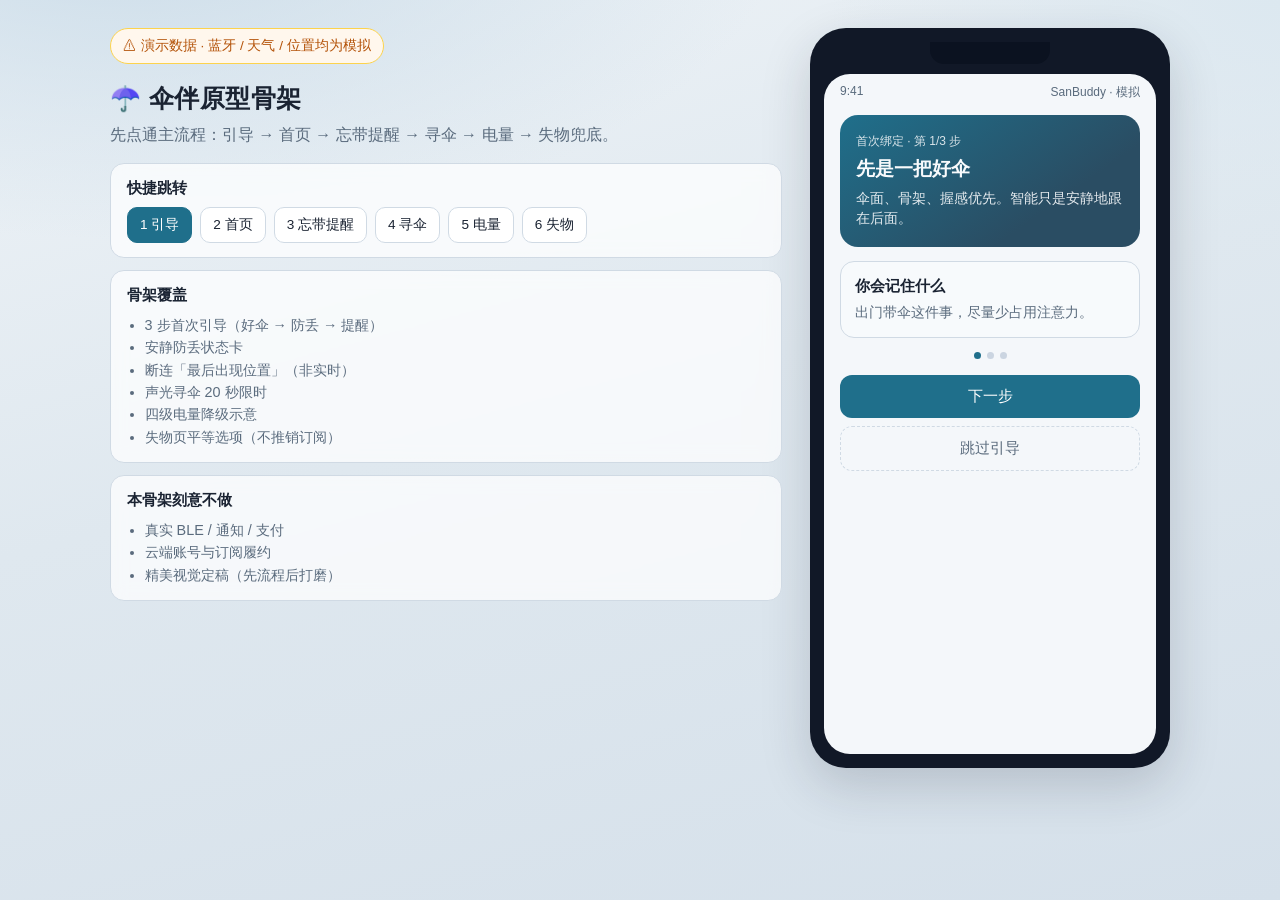
==== prototype/index.html @ 69ec51a1 "feat: 添加 V4 可交互原型骨架" ====
<!DOCTYPE html>
<html lang="zh-CN">
<head>
  <meta charset="UTF-8" />
  <meta name="viewport" content="width=device-width, initial-scale=1" />
  <title>伞伴 SanBuddy · 原型骨架</title>
  <style>
    :root {
      --bg: #e8eef3;
      --ink: #1a2332;
      --muted: #5a6b7d;
      --card: #f7fafc;
      --line: #d0dae4;
      --accent: #1f6f8b;
      --accent-soft: #d7eef5;
      --warn: #b45309;
      --danger: #9f1239;
      --ok: #0f766e;
      --phone: #111827;
      --screen: #f4f7fa;
      --shadow: 0 18px 50px rgba(26, 35, 50, 0.18);
      --radius: 18px;
      --font: "Segoe UI", "PingFang SC", "Microsoft YaHei", sans-serif;
    }

    * { box-sizing: border-box; }
    body {
      margin: 0;
      min-height: 100vh;
      font-family: var(--font);
      color: var(--ink);
      background:
        radial-gradient(1200px 600px at 10% -10%, #c9dbe8 0%, transparent 55%),
        radial-gradient(900px 500px at 100% 0%, #dce8f0 0%, transparent 50%),
        linear-gradient(165deg, #eef3f7, #dfe8ef 45%, #d5e0ea);
    }

    .page {
      max-width: 1100px;
      margin: 0 auto;
      padding: 28px 20px 48px;
      display: grid;
      gap: 28px;
      grid-template-columns: minmax(260px, 1fr) auto;
      align-items: start;
    }

    @media (max-width: 900px) {
      .page { grid-template-columns: 1fr; justify-items: center; }
    }

    .side h1 {
      margin: 0 0 8px;
      font-size: 1.55rem;
      letter-spacing: 0.02em;
    }
    .side .tagline {
      margin: 0 0 16px;
      color: var(--muted);
      line-height: 1.5;
    }
    .sim-banner {
      display: inline-flex;
      align-items: center;
      gap: 8px;
      padding: 8px 12px;
      border-radius: 999px;
      background: #fff7ed;
      color: var(--warn);
      border: 1px solid #fcd34d;
      font-size: 0.85rem;
      margin-bottom: 18px;
    }
    .side section {
      background: rgba(255,255,255,0.72);
      border: 1px solid var(--line);
      border-radius: 14px;
      padding: 14px 16px;
      margin-bottom: 12px;
      backdrop-filter: blur(8px);
    }
    .side h2 {
      margin: 0 0 8px;
      font-size: 0.95rem;
    }
    .side ul {
      margin: 0;
      padding-left: 1.1rem;
      color: var(--muted);
      font-size: 0.9rem;
      line-height: 1.55;
    }
    .flow-btns {
      display: flex;
      flex-wrap: wrap;
      gap: 8px;
    }
    .flow-btns button {
      border: 1px solid var(--line);
      background: #fff;
      color: var(--ink);
      border-radius: 10px;
      padding: 8px 12px;
      cursor: pointer;
      font: inherit;
      font-size: 0.85rem;
    }
    .flow-btns button:hover { border-color: var(--accent); color: var(--accent); }
    .flow-btns button.active {
      background: var(--accent);
      border-color: var(--accent);
      color: #fff;
    }

    .phone-shell {
      width: 360px;
      background: var(--phone);
      border-radius: 36px;
      padding: 14px;
      box-shadow: var(--shadow);
    }
    .phone-notch {
      width: 120px;
      height: 22px;
      margin: 0 auto 10px;
      background: #0b1220;
      border-radius: 0 0 14px 14px;
    }
    .screen {
      height: 680px;
      background: var(--screen);
      border-radius: 26px;
      overflow: hidden;
      display: flex;
      flex-direction: column;
      position: relative;
    }
    .status-bar {
      display: flex;
      justify-content: space-between;
      padding: 10px 16px 6px;
      font-size: 0.75rem;
      color: var(--muted);
    }
    .views { flex: 1; position: relative; overflow: hidden; }
    .view {
      display: none;
      height: 100%;
      padding: 8px 16px 18px;
      overflow: auto;
      animation: fade .25s ease;
    }
    .view.active { display: block; }
    @keyframes fade {
      from { opacity: 0; transform: translateY(6px); }
      to { opacity: 1; transform: none; }
    }

    .hero {
      background: linear-gradient(145deg, #1f6f8b, #2a4d63 70%);
      color: #f8fafc;
      border-radius: var(--radius);
      padding: 18px 16px;
      margin-bottom: 14px;
    }
    .hero .eyebrow {
      font-size: 0.75rem;
      opacity: 0.85;
      margin-bottom: 6px;
    }
    .hero h3 { margin: 0 0 6px; font-size: 1.2rem; }
    .hero p { margin: 0; font-size: 0.88rem; opacity: 0.9; line-height: 1.45; }

    .card {
      background: var(--card);
      border: 1px solid var(--line);
      border-radius: 14px;
      padding: 14px;
      margin-bottom: 12px;
    }
    .card h4 { margin: 0 0 6px; font-size: 0.95rem; }
    .card p, .card li {
      margin: 0;
      color: var(--muted);
      font-size: 0.86rem;
      line-height: 1.5;
    }
    .row {
      display: flex;
      justify-content: space-between;
      align-items: center;
      gap: 10px;
    }
    .pill {
      display: inline-flex;
      align-items: center;
      gap: 6px;
      padding: 4px 10px;
      border-radius: 999px;
      font-size: 0.75rem;
      background: var(--accent-soft);
      color: var(--accent);
    }
    .pill.warn { background: #ffedd5; color: var(--warn); }
    .pill.danger { background: #ffe4e6; color: var(--danger); }
    .pill.ok { background: #ccfbf1; color: var(--ok); }

    .btn {
      display: inline-flex;
      justify-content: center;
      align-items: center;
      width: 100%;
      border: none;
      border-radius: 12px;
      padding: 12px 14px;
      font: inherit;
      font-size: 0.92rem;
      cursor: pointer;
      background: var(--accent);
      color: #fff;
      margin-top: 8px;
    }
    .btn.secondary {
      background: #fff;
      color: var(--ink);
      border: 1px solid var(--line);
    }
    .btn.ghost {
      background: transparent;
      color: var(--muted);
      border: 1px dashed var(--line);
    }
    .btn:disabled { opacity: 0.45; cursor: not-allowed; }
    .stack { display: grid; gap: 8px; margin-top: 10px; }
    .option {
      text-align: left;
      width: 100%;
      border: 1px solid var(--line);
      background: #fff;
      border-radius: 12px;
      padding: 12px;
      cursor: pointer;
      font: inherit;
    }
    .option:hover { border-color: var(--accent); }
    .option strong { display: block; margin-bottom: 2px; font-size: 0.9rem; }
    .option span { color: var(--muted); font-size: 0.8rem; }

    .dots {
      display: flex;
      gap: 6px;
      justify-content: center;
      margin: 14px 0 8px;
    }
    .dots i {
      width: 7px; height: 7px; border-radius: 50%;
      background: #cbd5e1; display: block;
    }
    .dots i.on { background: var(--accent); }

    .toast {
      position: absolute;
      left: 16px; right: 16px; bottom: 18px;
      background: #1a2332;
      color: #fff;
      border-radius: 12px;
      padding: 12px 14px;
      font-size: 0.85rem;
      display: none;
      z-index: 5;
      box-shadow: 0 10px 24px rgba(0,0,0,.2);
    }
    .toast.show { display: block; animation: fade .2s ease; }

    .find-pulse {
      width: 120px; height: 120px; margin: 18px auto;
      border-radius: 50%;
      background: radial-gradient(circle at 40% 35%, #7dd3fc, #1f6f8b 70%);
      display: grid; place-items: center;
      color: #fff; font-size: 2rem;
      box-shadow: 0 0 0 0 rgba(31,111,139,.45);
      animation: pulse 1.4s infinite;
    }
    @keyframes pulse {
      0% { box-shadow: 0 0 0 0 rgba(31,111,139,.4); }
      70% { box-shadow: 0 0 0 22px rgba(31,111,139,0); }
      100% { box-shadow: 0 0 0 0 rgba(31,111,139,0); }
    }

    .meter {
      height: 10px; border-radius: 999px; background: #e2e8f0; overflow: hidden;
      margin-top: 8px;
    }
    .meter > span {
      display: block; height: 100%; background: var(--ok); width: 72%;
      transition: width .3s ease, background .3s ease;
    }
    .tiny { font-size: 0.78rem; color: var(--muted); margin-top: 6px; }
    .map-fake {
      height: 120px; border-radius: 12px;
      background:
        linear-gradient(135deg, rgba(31,111,139,.12), transparent),
        repeating-linear-gradient(90deg, #e2e8f0 0 12px, #edf2f7 12px 24px);
      border: 1px dashed #94a3b8;
      display: grid; place-items: center;
      color: var(--muted); font-size: 0.82rem;
      margin-top: 8px;
    }
  </style>
</head>
<body>
  <div class="page">
    <aside class="side">
      <div class="sim-banner">⚠ 演示数据 · 蓝牙 / 天气 / 位置均为模拟</div>
      <h1>☂️ 伞伴原型骨架</h1>
      <p class="tagline">先点通主流程：引导 → 首页 → 忘带提醒 → 寻伞 → 电量 → 失物兜底。</p>

      <section>
        <h2>快捷跳转</h2>
        <div class="flow-btns" id="navBtns">
          <button data-view="onboard" class="active">1 引导</button>
          <button data-view="home">2 首页</button>
          <button data-view="remind">3 忘带提醒</button>
          <button data-view="find">4 寻伞</button>
          <button data-view="battery">5 电量</button>
          <button data-view="lost">6 失物</button>
        </div>
      </section>

      <section>
        <h2>骨架覆盖</h2>
        <ul>
          <li>3 步首次引导（好伞 → 防丢 → 提醒）</li>
          <li>安静防丢状态卡</li>
          <li>断连「最后出现位置」（非实时）</li>
          <li>声光寻伞 20 秒限时</li>
          <li>四级电量降级示意</li>
          <li>失物页平等选项（不推销订阅）</li>
        </ul>
      </section>

      <section>
        <h2>本骨架刻意不做</h2>
        <ul>
          <li>真实 BLE / 通知 / 支付</li>
          <li>云端账号与订阅履约</li>
          <li>精美视觉定稿（先流程后打磨）</li>
        </ul>
      </section>
    </aside>

    <div class="phone-shell" aria-label="手机原型画框">
      <div class="phone-notch"></div>
      <div class="screen">
        <div class="status-bar">
          <span>9:41</span>
          <span>SanBuddy · 模拟</span>
        </div>
        <div class="views">

          <!-- 1 引导 -->
          <div class="view active" id="view-onboard">
            <div class="hero">
              <div class="eyebrow">首次绑定 · 第 <span id="obStepNum">1</span>/3 步</div>
              <h3 id="obTitle">先是一把好伞</h3>
              <p id="obDesc">伞面、骨架、握感优先。智能只是安静地跟在后面。</p>
            </div>
            <div class="card">
              <h4>你会记住什么</h4>
              <p id="obPoint">出门带伞这件事，尽量少占用注意力。</p>
            </div>
            <div class="dots" id="obDots"><i class="on"></i><i></i><i></i></div>
            <button class="btn" id="obNext">下一步</button>
            <button class="btn ghost" data-go="home">跳过引导</button>
          </div>

          <!-- 2 首页 -->
          <div class="view" id="view-home">
            <div class="hero">
              <div class="eyebrow">伞伴 · 手动款（模拟）</div>
              <h3>伞已连接 · 防丢就绪</h3>
              <p>常驻点内分离不打扰；离开且未带伞时再提醒。</p>
            </div>
            <div class="card row">
              <div>
                <h4>连接状态</h4>
                <p>BLE 已连接（模拟）</p>
              </div>
              <span class="pill ok" id="connPill">● 在线</span>
            </div>
            <div class="card">
              <div class="row">
                <h4>今日天气提醒</h4>
                <span class="pill">模拟降雨 70%</span>
              </div>
              <p style="margin-top:8px">建议出门带伞。确认后今日不再重复提醒。</p>
              <button class="btn secondary" id="ackWeather">一键确认已带伞</button>
            </div>
            <div class="stack">
              <button class="btn secondary" data-go="find">声光寻伞</button>
              <button class="btn secondary" data-go="remind">模拟：离开未带伞</button>
              <button class="btn secondary" data-go="battery">查看电量策略</button>
              <button class="btn ghost" data-go="lost">伞找不到了？</button>
            </div>
          </div>

          <!-- 3 忘带提醒 -->
          <div class="view" id="view-remind">
            <div class="hero">
              <div class="eyebrow">安静防丢 · 模拟推送</div>
              <h3>你好像忘带伞了</h3>
              <p>已离开「家」，且伞未随行。同类提醒今日还剩 1 次。</p>
            </div>
            <div class="card">
              <h4>规则摘要</h4>
              <ul style="padding-left:1.1rem;margin:0;color:var(--muted);font-size:.86rem;line-height:1.55">
                <li>同类提醒每日 ≤ 2 次</li>
                <li>标记「不准」→ 暂停 24h</li>
                <li>22:00–07:30 免打扰</li>
              </ul>
            </div>
            <div class="stack">
              <button class="btn" data-go="home">回去拿伞</button>
              <button class="btn secondary" id="markWrong">标记不准</button>
              <button class="btn ghost" data-go="home">忽略</button>
            </div>
          </div>

          <!-- 4 寻伞 -->
          <div class="view" id="view-find">
            <div class="hero">
              <div class="eyebrow">近场寻物</div>
              <h3>声光寻伞</h3>
              <p>蜂鸣器 + LED 快闪，约 20 秒自动停止（模拟倒计时）。</p>
            </div>
            <div class="find-pulse" id="findPulse">☂️</div>
            <div class="card" style="text-align:center">
              <h4 id="findStatus">未启动</h4>
              <p id="findTimer">点击下方开始演示</p>
            </div>
            <button class="btn" id="startFind">开始寻伞</button>
            <button class="btn secondary" id="stopFind" disabled>停止</button>
            <button class="btn ghost" data-go="home">返回首页</button>
          </div>

          <!-- 5 电量 -->
          <div class="view" id="view-battery">
            <div class="hero">
              <div class="eyebrow">四级电量 · 演示</div>
              <h3>电量与降级策略</h3>
              <p>切换档位查看用户感知（非真实电量）。</p>
            </div>
            <div class="card">
              <div class="row">
                <h4>当前模拟电量</h4>
                <span class="pill" id="batPill">>30%</span>
              </div>
              <div class="meter"><span id="batBar"></span></div>
              <p class="tiny" id="batNote">静默运行，无打扰</p>
            </div>
            <div class="flow-btns" id="batLevels" style="margin-bottom:10px">
              <button data-level="high" class="active">>30%</button>
              <button data-level="mid">15–30%</button>
              <button data-level="low">5–15%</button>
              <button data-level="crit">&lt;5%</button>
            </div>
            <div class="card">
              <h4>断电仍可用</h4>
              <p>电池耗尽后 BLE / 蜂鸣 / LED 不可用；NFC 与二维码归还仍有效。</p>
            </div>
            <button class="btn ghost" data-go="home">返回首页</button>
          </div>

          <!-- 6 失物 -->
          <div class="view" id="view-lost">
            <div class="hero">
              <div class="eyebrow">失物模式</div>
              <h3>伞可能落在别处</h3>
              <p>以下选项平等展示，无推荐高亮。</p>
            </div>
            <div class="card">
              <h4>最后出现位置</h4>
              <p>断连时的手机位置快照 · <strong>非实时追踪</strong></p>
              <div class="map-fake">模拟地图钉 · 图书馆附近</div>
              <p class="tiny">快照时间：今天 14:22（模拟）</p>
            </div>
            <div class="stack" id="lostOptions">
              <button class="option" data-opt="share">
                <strong>借用共享伞</strong>
                <span>就近应急（跳转示意）</span>
              </button>
              <button class="option" data-opt="buy">
                <strong>购买同款</strong>
                <span>先把今天过完</span>
              </button>
              <button class="option" data-opt="sub">
                <strong>了解兜底服务</strong>
                <span>可选 · 不含在售价中 · 未订阅不影响基础功能</span>
              </button>
              <button class="option" data-opt="later">
                <strong>暂时不处理</strong>
                <span>稍后再说</span>
              </button>
            </div>
            <button class="btn ghost" data-go="home" style="margin-top:12px">返回首页</button>
          </div>

          <div class="toast" id="toast"></div>
        </div>
      </div>
    </div>
  </div>

  <script>
    const $ = (s, el = document) => el.querySelector(s);
    const $$ = (s, el = document) => [...el.querySelectorAll(s)];

    function showToast(msg, ms = 2200) {
      const t = $("#toast");
      t.textContent = msg;
      t.classList.add("show");
      clearTimeout(showToast._timer);
      showToast._timer = setTimeout(() => t.classList.remove("show"), ms);
    }

    function go(view) {
      $$(".view").forEach(v => v.classList.remove("active"));
      const target = $("#view-" + view);
      if (!target) return;
      target.classList.add("active");
      $$("#navBtns button").forEach(b => {
        b.classList.toggle("active", b.dataset.view === view);
      });
    }

    $$("#navBtns button").forEach(b => {
      b.addEventListener("click", () => go(b.dataset.view));
    });
    $$("[data-go]").forEach(b => {
      b.addEventListener("click", () => go(b.dataset.go));
    });

    /* 引导 */
    const onboardSteps = [
      {
        title: "先是一把好伞",
        desc: "伞面、骨架、握感优先。智能只是安静地跟在后面。",
        point: "出门带伞这件事，尽量少占用注意力。"
      },
      {
        title: "防丢是后台能力",
        desc: "离开常驻点且伞未随行时提醒；常驻点内不打扰。",
        point: "界面只显示「伞已连接 · 防丢就绪」。"
      },
      {
        title: "提醒有上限",
        desc: "每日同类 ≤2 次；可标记不准；夜间免打扰。",
        point: "服务只在需要时出现，不制造焦虑。"
      }
    ];
    let obIndex = 0;
    function renderOnboard() {
      const s = onboardSteps[obIndex];
      $("#obStepNum").textContent = String(obIndex + 1);
      $("#obTitle").textContent = s.title;
      $("#obDesc").textContent = s.desc;
      $("#obPoint").textContent = s.point;
      $$("#obDots i").forEach((d, i) => d.classList.toggle("on", i === obIndex));
      $("#obNext").textContent = obIndex === 2 ? "进入首页" : "下一步";
    }
    $("#obNext").addEventListener("click", () => {
      if (obIndex < 2) {
        obIndex += 1;
        renderOnboard();
      } else {
        go("home");
        showToast("引导完成（模拟绑定成功）");
      }
    });
    renderOnboard();

    /* 天气确认 */
    $("#ackWeather").addEventListener("click", () => {
      showToast("已确认带伞 · 今日不再提醒（模拟）");
      $("#ackWeather").disabled = true;
      $("#ackWeather").textContent = "今日已确认";
    });

    /* 标记不准 */
    $("#markWrong").addEventListener("click", () => {
      showToast("已标记不准 · 同类提醒暂停 24h（模拟）");
      setTimeout(() => go("home"), 600);
    });

    /* 寻伞 */
    let findLeft = 0;
    let findTimer = null;
    function setFindRunning(running) {
      $("#startFind").disabled = running;
      $("#stopFind").disabled = !running;
      $("#findPulse").style.animationPlayState = running ? "running" : "paused";
    }
    function stopFind(msg) {
      clearInterval(findTimer);
      findTimer = null;
      setFindRunning(false);
      $("#findStatus").textContent = msg || "已停止";
      $("#findTimer").textContent = "可再次开始演示";
    }
    $("#startFind").addEventListener("click", () => {
      findLeft = 20;
      setFindRunning(true);
      $("#findStatus").textContent = "寻伞中 · 声光模拟";
      $("#findTimer").textContent = "剩余 " + findLeft + " 秒";
      clearInterval(findTimer);
      findTimer = setInterval(() => {
        findLeft -= 1;
        if (findLeft <= 0) {
          stopFind("已自动停止");
          showToast("寻伞结束（20 秒上限）");
        } else {
          $("#findTimer").textContent = "剩余 " + findLeft + " 秒";
        }
      }, 1000);
    });
    $("#stopFind").addEventListener("click", () => {
      stopFind("已手动停止");
      showToast("已停止寻伞");
    });
    setFindRunning(false);
    $("#findPulse").style.animationPlayState = "paused";

    /* 电量 */
    const batMap = {
      high: { w: "72%", pill: ">30%", note: "静默运行，无打扰", cls: "ok", color: "#0f766e" },
      mid:  { w: "22%", pill: "15–30%", note: "提示卡片 + 有限次数消息", cls: "warn", color: "#b45309" },
      low:  { w: "10%", pill: "5–15%", note: "降低蓝牙频率，暂停非关键 LED", cls: "warn", color: "#c2410c" },
      crit: { w: "3%",  pill: "<5%", note: "仅保留位置记录 + NFC；关闭蜂鸣", cls: "danger", color: "#9f1239" }
    };
    function setBattery(level) {
      const m = batMap[level];
      const bar = $("#batBar");
      bar.style.width = m.w;
      bar.style.background = m.color;
      const pill = $("#batPill");
      pill.textContent = m.pill;
      pill.className = "pill " + m.cls;
      $("#batNote").textContent = m.note;
      $$("#batLevels button").forEach(b => {
        b.classList.toggle("active", b.dataset.level === level);
      });
    }
    $$("#batLevels button").forEach(b => {
      b.addEventListener("click", () => setBattery(b.dataset.level));
    });
    setBattery("high");

    /* 失物选项 */
    $("#lostOptions").addEventListener("click", (e) => {
      const btn = e.target.closest("[data-opt]");
      if (!btn) return;
      const map = {
        share: "已选择：借用共享伞（仅示意，无跳转）",
        buy: "已选择：购买同款（仅示意）",
        sub: "兜底服务为可选项 · 再点一层才看详情（本页只骨架）",
        later: "暂时不处理 · 已返回等待"
      };
      showToast(map[btn.dataset.opt] || "已选择");
      if (btn.dataset.opt === "later") setTimeout(() => go("home"), 500);
    });
  </script>
</body>
</html>
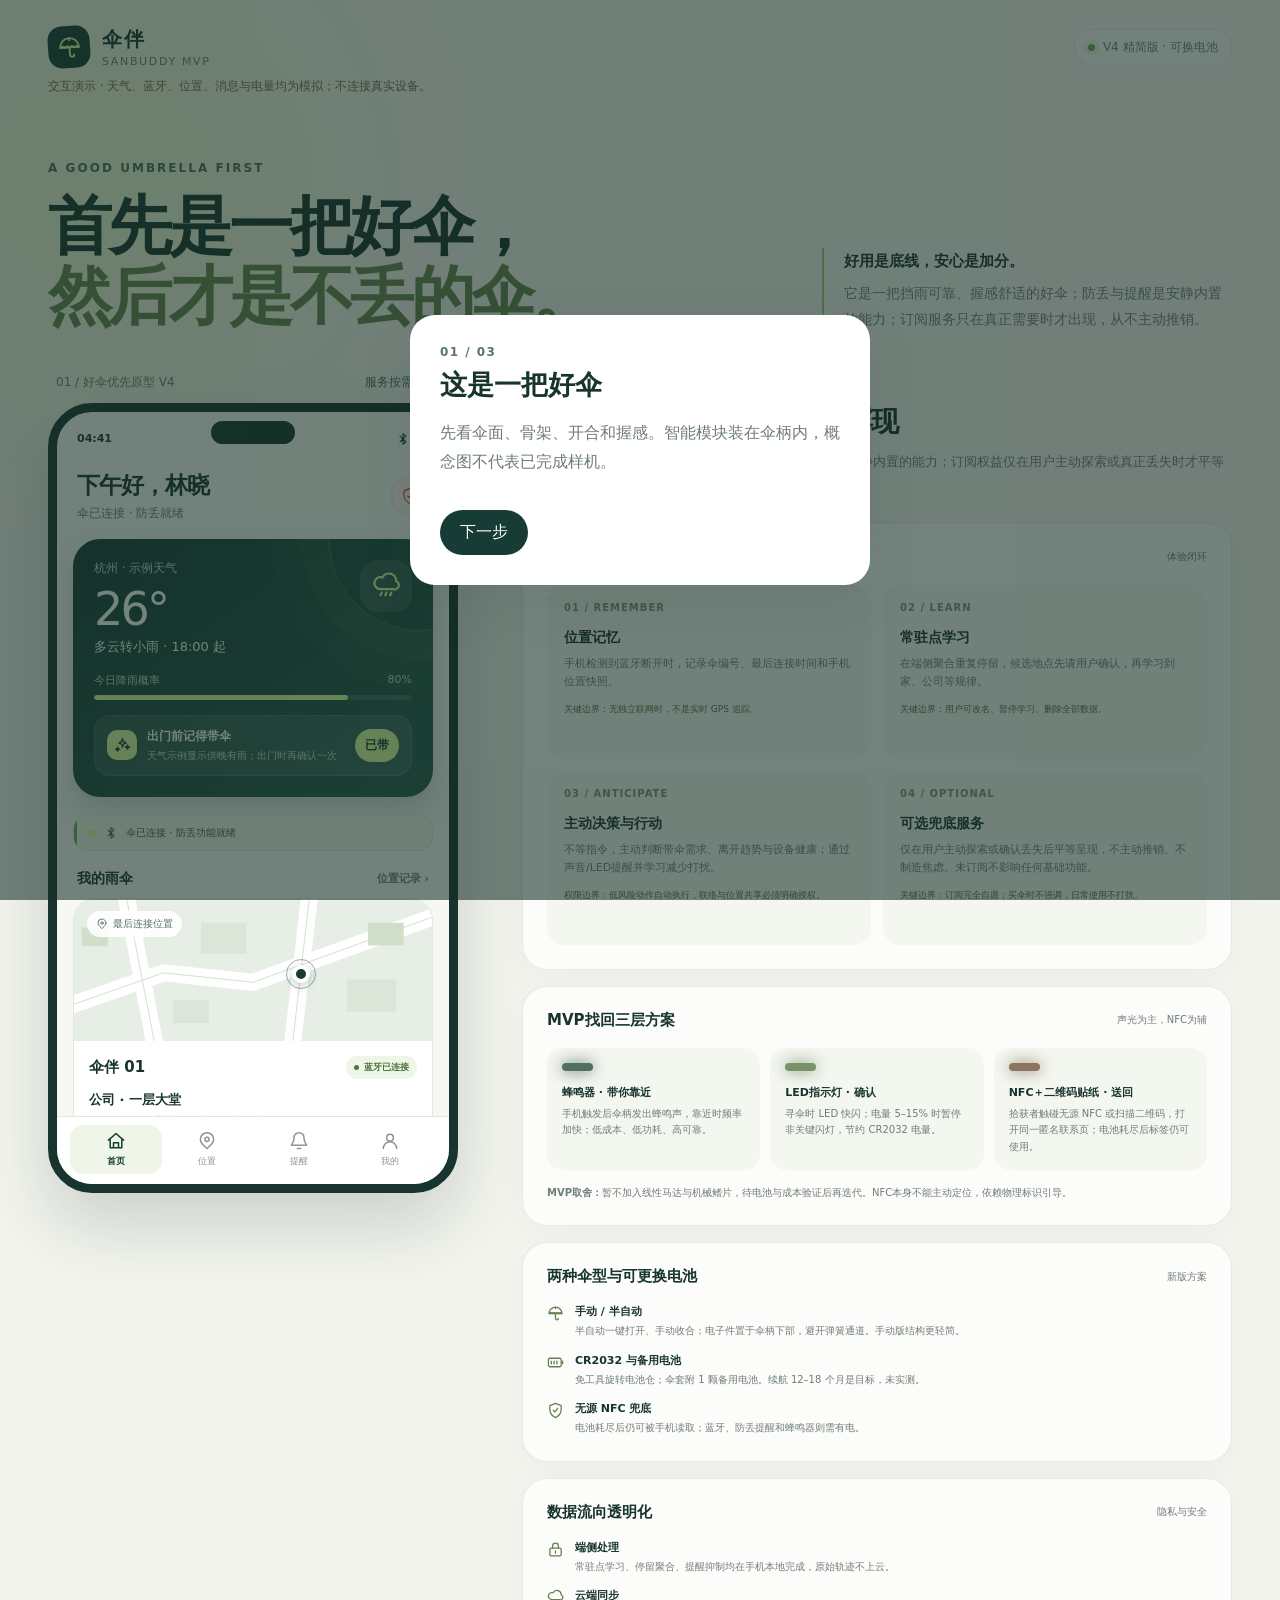
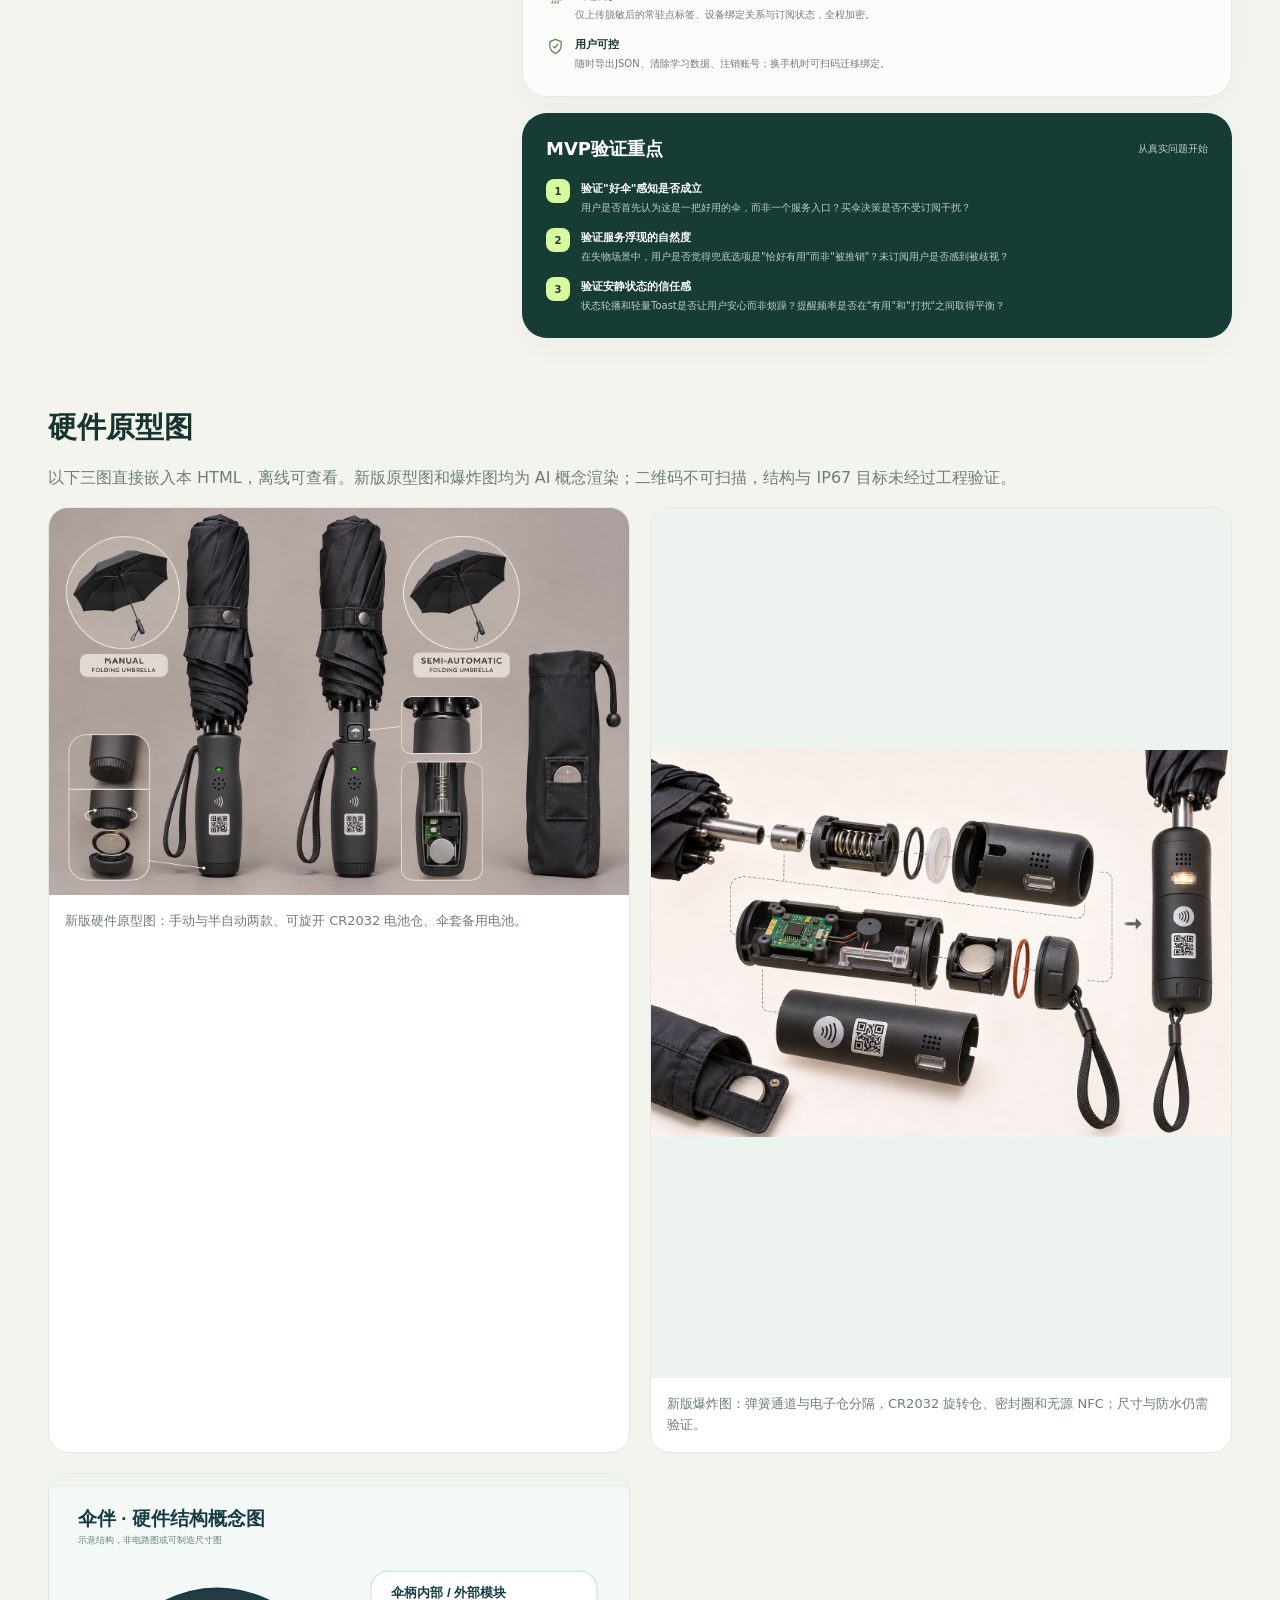
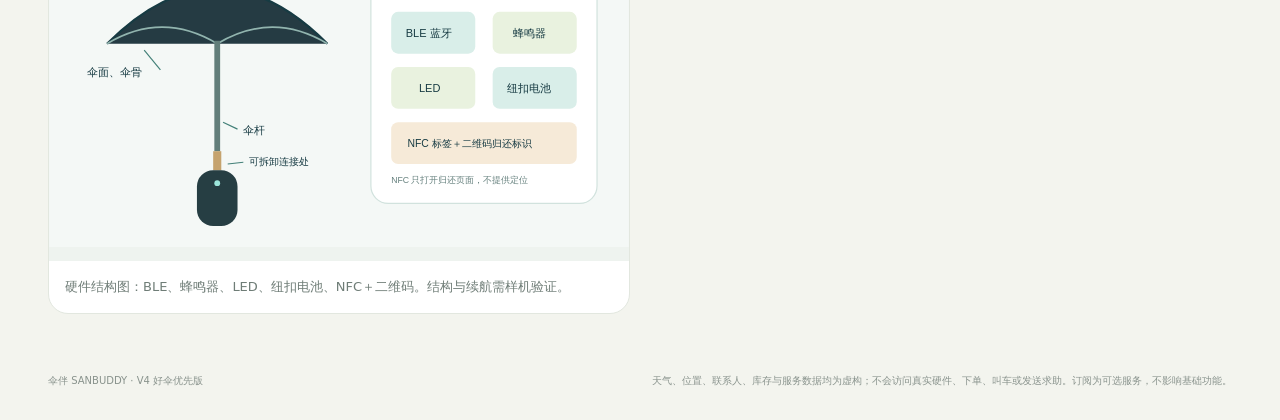
==== commit b937609f: "docs: 提交执行手册并加入 PWA 与 Pages 配置" ====
--- a/prototype/index.html
+++ b/prototype/index.html
@@ -1,673 +1,44 @@
 <!DOCTYPE html>
 <html lang="zh-CN">
 <head>
-  <meta charset="UTF-8" />
-  <meta name="viewport" content="width=device-width, initial-scale=1" />
-  <title>伞伴 SanBuddy · 原型骨架</title>
+  <meta charset="UTF-8">
+  <meta name="viewport" content="width=device-width, initial-scale=1.0">
+  <meta name="theme-color" content="#173c35">
+  <meta name="apple-mobile-web-app-capable" content="yes">
+  <meta name="apple-mobile-web-app-status-bar-style" content="default">
+  <meta name="apple-mobile-web-app-title" content="伞伴">
+  <link rel="manifest" href="./manifest.json">
+  <link rel="apple-touch-icon" href="./icons/icon-192.png">
+  <title>伞伴 SanBuddy · H5</title>
   <style>
-    :root {
-      --bg: #e8eef3;
-      --ink: #1a2332;
-      --muted: #5a6b7d;
-      --card: #f7fafc;
-      --line: #d0dae4;
-      --accent: #1f6f8b;
-      --accent-soft: #d7eef5;
-      --warn: #b45309;
-      --danger: #9f1239;
-      --ok: #0f766e;
-      --phone: #111827;
-      --screen: #f4f7fa;
-      --shadow: 0 18px 50px rgba(26, 35, 50, 0.18);
-      --radius: 18px;
-      --font: "Segoe UI", "PingFang SC", "Microsoft YaHei", sans-serif;
-    }
-
-    * { box-sizing: border-box; }
     body {
       margin: 0;
       min-height: 100vh;
-      font-family: var(--font);
-      color: var(--ink);
-      background:
-        radial-gradient(1200px 600px at 10% -10%, #c9dbe8 0%, transparent 55%),
-        radial-gradient(900px 500px at 100% 0%, #dce8f0 0%, transparent 50%),
-        linear-gradient(165deg, #eef3f7, #dfe8ef 45%, #d5e0ea);
+      display: grid;
+      place-items: center;
+      font-family: "PingFang SC", "Microsoft YaHei", system-ui, sans-serif;
+      background: #f3f4ee;
+      color: #18342f;
     }
-
-    .page {
-      max-width: 1100px;
-      margin: 0 auto;
-      padding: 28px 20px 48px;
-      display: grid;
-      gap: 28px;
-      grid-template-columns: minmax(260px, 1fr) auto;
-      align-items: start;
+    a {
+      display: inline-block;
+      padding: 14px 22px;
+      border-radius: 999px;
+      background: #173c35;
+      color: #d9f99d;
+      text-decoration: none;
+      font-weight: 700;
     }
-
-    @media (max-width: 900px) {
-      .page { grid-template-columns: 1fr; justify-items: center; }
-    }
-
-    .side h1 {
-      margin: 0 0 8px;
-      font-size: 1.55rem;
-      letter-spacing: 0.02em;
-    }
-    .side .tagline {
-      margin: 0 0 16px;
-      color: var(--muted);
-      line-height: 1.5;
-    }
-    .sim-banner {
-      display: inline-flex;
-      align-items: center;
-      gap: 8px;
-      padding: 8px 12px;
-      border-radius: 999px;
-      background: #fff7ed;
-      color: var(--warn);
-      border: 1px solid #fcd34d;
-      font-size: 0.85rem;
-      margin-bottom: 18px;
-    }
-    .side section {
-      background: rgba(255,255,255,0.72);
-      border: 1px solid var(--line);
-      border-radius: 14px;
-      padding: 14px 16px;
-      margin-bottom: 12px;
-      backdrop-filter: blur(8px);
-    }
-    .side h2 {
-      margin: 0 0 8px;
-      font-size: 0.95rem;
-    }
-    .side ul {
-      margin: 0;
-      padding-left: 1.1rem;
-      color: var(--muted);
-      font-size: 0.9rem;
-      line-height: 1.55;
-    }
-    .flow-btns {
-      display: flex;
-      flex-wrap: wrap;
-      gap: 8px;
-    }
-    .flow-btns button {
-      border: 1px solid var(--line);
-      background: #fff;
-      color: var(--ink);
-      border-radius: 10px;
-      padding: 8px 12px;
-      cursor: pointer;
-      font: inherit;
-      font-size: 0.85rem;
-    }
-    .flow-btns button:hover { border-color: var(--accent); color: var(--accent); }
-    .flow-btns button.active {
-      background: var(--accent);
-      border-color: var(--accent);
-      color: #fff;
-    }
-
-    .phone-shell {
-      width: 360px;
-      background: var(--phone);
-      border-radius: 36px;
-      padding: 14px;
-      box-shadow: var(--shadow);
-    }
-    .phone-notch {
-      width: 120px;
-      height: 22px;
-      margin: 0 auto 10px;
-      background: #0b1220;
-      border-radius: 0 0 14px 14px;
-    }
-    .screen {
-      height: 680px;
-      background: var(--screen);
-      border-radius: 26px;
-      overflow: hidden;
-      display: flex;
-      flex-direction: column;
-      position: relative;
-    }
-    .status-bar {
-      display: flex;
-      justify-content: space-between;
-      padding: 10px 16px 6px;
-      font-size: 0.75rem;
-      color: var(--muted);
-    }
-    .views { flex: 1; position: relative; overflow: hidden; }
-    .view {
-      display: none;
-      height: 100%;
-      padding: 8px 16px 18px;
-      overflow: auto;
-      animation: fade .25s ease;
-    }
-    .view.active { display: block; }
-    @keyframes fade {
-      from { opacity: 0; transform: translateY(6px); }
-      to { opacity: 1; transform: none; }
-    }
-
-    .hero {
-      background: linear-gradient(145deg, #1f6f8b, #2a4d63 70%);
-      color: #f8fafc;
-      border-radius: var(--radius);
-      padding: 18px 16px;
-      margin-bottom: 14px;
-    }
-    .hero .eyebrow {
-      font-size: 0.75rem;
-      opacity: 0.85;
-      margin-bottom: 6px;
-    }
-    .hero h3 { margin: 0 0 6px; font-size: 1.2rem; }
-    .hero p { margin: 0; font-size: 0.88rem; opacity: 0.9; line-height: 1.45; }
-
-    .card {
-      background: var(--card);
-      border: 1px solid var(--line);
-      border-radius: 14px;
-      padding: 14px;
-      margin-bottom: 12px;
-    }
-    .card h4 { margin: 0 0 6px; font-size: 0.95rem; }
-    .card p, .card li {
-      margin: 0;
-      color: var(--muted);
-      font-size: 0.86rem;
-      line-height: 1.5;
-    }
-    .row {
-      display: flex;
-      justify-content: space-between;
-      align-items: center;
-      gap: 10px;
-    }
-    .pill {
-      display: inline-flex;
-      align-items: center;
-      gap: 6px;
-      padding: 4px 10px;
-      border-radius: 999px;
-      font-size: 0.75rem;
-      background: var(--accent-soft);
-      color: var(--accent);
-    }
-    .pill.warn { background: #ffedd5; color: var(--warn); }
-    .pill.danger { background: #ffe4e6; color: var(--danger); }
-    .pill.ok { background: #ccfbf1; color: var(--ok); }
-
-    .btn {
-      display: inline-flex;
-      justify-content: center;
-      align-items: center;
-      width: 100%;
-      border: none;
-      border-radius: 12px;
-      padding: 12px 14px;
-      font: inherit;
-      font-size: 0.92rem;
-      cursor: pointer;
-      background: var(--accent);
-      color: #fff;
-      margin-top: 8px;
-    }
-    .btn.secondary {
-      background: #fff;
-      color: var(--ink);
-      border: 1px solid var(--line);
-    }
-    .btn.ghost {
-      background: transparent;
-      color: var(--muted);
-      border: 1px dashed var(--line);
-    }
-    .btn:disabled { opacity: 0.45; cursor: not-allowed; }
-    .stack { display: grid; gap: 8px; margin-top: 10px; }
-    .option {
-      text-align: left;
-      width: 100%;
-      border: 1px solid var(--line);
-      background: #fff;
-      border-radius: 12px;
-      padding: 12px;
-      cursor: pointer;
-      font: inherit;
-    }
-    .option:hover { border-color: var(--accent); }
-    .option strong { display: block; margin-bottom: 2px; font-size: 0.9rem; }
-    .option span { color: var(--muted); font-size: 0.8rem; }
-
-    .dots {
-      display: flex;
-      gap: 6px;
-      justify-content: center;
-      margin: 14px 0 8px;
-    }
-    .dots i {
-      width: 7px; height: 7px; border-radius: 50%;
-      background: #cbd5e1; display: block;
-    }
-    .dots i.on { background: var(--accent); }
-
-    .toast {
-      position: absolute;
-      left: 16px; right: 16px; bottom: 18px;
-      background: #1a2332;
-      color: #fff;
-      border-radius: 12px;
-      padding: 12px 14px;
-      font-size: 0.85rem;
-      display: none;
-      z-index: 5;
-      box-shadow: 0 10px 24px rgba(0,0,0,.2);
-    }
-    .toast.show { display: block; animation: fade .2s ease; }
-
-    .find-pulse {
-      width: 120px; height: 120px; margin: 18px auto;
-      border-radius: 50%;
-      background: radial-gradient(circle at 40% 35%, #7dd3fc, #1f6f8b 70%);
-      display: grid; place-items: center;
-      color: #fff; font-size: 2rem;
-      box-shadow: 0 0 0 0 rgba(31,111,139,.45);
-      animation: pulse 1.4s infinite;
-    }
-    @keyframes pulse {
-      0% { box-shadow: 0 0 0 0 rgba(31,111,139,.4); }
-      70% { box-shadow: 0 0 0 22px rgba(31,111,139,0); }
-      100% { box-shadow: 0 0 0 0 rgba(31,111,139,0); }
-    }
-
-    .meter {
-      height: 10px; border-radius: 999px; background: #e2e8f0; overflow: hidden;
-      margin-top: 8px;
-    }
-    .meter > span {
-      display: block; height: 100%; background: var(--ok); width: 72%;
-      transition: width .3s ease, background .3s ease;
-    }
-    .tiny { font-size: 0.78rem; color: var(--muted); margin-top: 6px; }
-    .map-fake {
-      height: 120px; border-radius: 12px;
-      background:
-        linear-gradient(135deg, rgba(31,111,139,.12), transparent),
-        repeating-linear-gradient(90deg, #e2e8f0 0 12px, #edf2f7 12px 24px);
-      border: 1px dashed #94a3b8;
-      display: grid; place-items: center;
-      color: var(--muted); font-size: 0.82rem;
-      margin-top: 8px;
-    }
+    p { color: #6f7d77; font-size: 14px; }
   </style>
+  <script>
+    location.replace("./sanbuddy-prototype-v4.html");
+  </script>
 </head>
 <body>
-  <div class="page">
-    <aside class="side">
-      <div class="sim-banner">⚠ 演示数据 · 蓝牙 / 天气 / 位置均为模拟</div>
-      <h1>☂️ 伞伴原型骨架</h1>
-      <p class="tagline">先点通主流程：引导 → 首页 → 忘带提醒 → 寻伞 → 电量 → 失物兜底。</p>
-
-      <section>
-        <h2>快捷跳转</h2>
-        <div class="flow-btns" id="navBtns">
-          <button data-view="onboard" class="active">1 引导</button>
-          <button data-view="home">2 首页</button>
-          <button data-view="remind">3 忘带提醒</button>
-          <button data-view="find">4 寻伞</button>
-          <button data-view="battery">5 电量</button>
-          <button data-view="lost">6 失物</button>
-        </div>
-      </section>
-
-      <section>
-        <h2>骨架覆盖</h2>
-        <ul>
-          <li>3 步首次引导（好伞 → 防丢 → 提醒）</li>
-          <li>安静防丢状态卡</li>
-          <li>断连「最后出现位置」（非实时）</li>
-          <li>声光寻伞 20 秒限时</li>
-          <li>四级电量降级示意</li>
-          <li>失物页平等选项（不推销订阅）</li>
-        </ul>
-      </section>
-
-      <section>
-        <h2>本骨架刻意不做</h2>
-        <ul>
-          <li>真实 BLE / 通知 / 支付</li>
-          <li>云端账号与订阅履约</li>
-          <li>精美视觉定稿（先流程后打磨）</li>
-        </ul>
-      </section>
-    </aside>
-
-    <div class="phone-shell" aria-label="手机原型画框">
-      <div class="phone-notch"></div>
-      <div class="screen">
-        <div class="status-bar">
-          <span>9:41</span>
-          <span>SanBuddy · 模拟</span>
-        </div>
-        <div class="views">
-
-          <!-- 1 引导 -->
-          <div class="view active" id="view-onboard">
-            <div class="hero">
-              <div class="eyebrow">首次绑定 · 第 <span id="obStepNum">1</span>/3 步</div>
-              <h3 id="obTitle">先是一把好伞</h3>
-              <p id="obDesc">伞面、骨架、握感优先。智能只是安静地跟在后面。</p>
-            </div>
-            <div class="card">
-              <h4>你会记住什么</h4>
-              <p id="obPoint">出门带伞这件事，尽量少占用注意力。</p>
-            </div>
-            <div class="dots" id="obDots"><i class="on"></i><i></i><i></i></div>
-            <button class="btn" id="obNext">下一步</button>
-            <button class="btn ghost" data-go="home">跳过引导</button>
-          </div>
-
-          <!-- 2 首页 -->
-          <div class="view" id="view-home">
-            <div class="hero">
-              <div class="eyebrow">伞伴 · 手动款（模拟）</div>
-              <h3>伞已连接 · 防丢就绪</h3>
-              <p>常驻点内分离不打扰；离开且未带伞时再提醒。</p>
-            </div>
-            <div class="card row">
-              <div>
-                <h4>连接状态</h4>
-                <p>BLE 已连接（模拟）</p>
-              </div>
-              <span class="pill ok" id="connPill">● 在线</span>
-            </div>
-            <div class="card">
-              <div class="row">
-                <h4>今日天气提醒</h4>
-                <span class="pill">模拟降雨 70%</span>
-              </div>
-              <p style="margin-top:8px">建议出门带伞。确认后今日不再重复提醒。</p>
-              <button class="btn secondary" id="ackWeather">一键确认已带伞</button>
-            </div>
-            <div class="stack">
-              <button class="btn secondary" data-go="find">声光寻伞</button>
-              <button class="btn secondary" data-go="remind">模拟：离开未带伞</button>
-              <button class="btn secondary" data-go="battery">查看电量策略</button>
-              <button class="btn ghost" data-go="lost">伞找不到了？</button>
-            </div>
-          </div>
-
-          <!-- 3 忘带提醒 -->
-          <div class="view" id="view-remind">
-            <div class="hero">
-              <div class="eyebrow">安静防丢 · 模拟推送</div>
-              <h3>你好像忘带伞了</h3>
-              <p>已离开「家」，且伞未随行。同类提醒今日还剩 1 次。</p>
-            </div>
-            <div class="card">
-              <h4>规则摘要</h4>
-              <ul style="padding-left:1.1rem;margin:0;color:var(--muted);font-size:.86rem;line-height:1.55">
-                <li>同类提醒每日 ≤ 2 次</li>
-                <li>标记「不准」→ 暂停 24h</li>
-                <li>22:00–07:30 免打扰</li>
-              </ul>
-            </div>
-            <div class="stack">
-              <button class="btn" data-go="home">回去拿伞</button>
-              <button class="btn secondary" id="markWrong">标记不准</button>
-              <button class="btn ghost" data-go="home">忽略</button>
-            </div>
-          </div>
-
-          <!-- 4 寻伞 -->
-          <div class="view" id="view-find">
-            <div class="hero">
-              <div class="eyebrow">近场寻物</div>
-              <h3>声光寻伞</h3>
-              <p>蜂鸣器 + LED 快闪，约 20 秒自动停止（模拟倒计时）。</p>
-            </div>
-            <div class="find-pulse" id="findPulse">☂️</div>
-            <div class="card" style="text-align:center">
-              <h4 id="findStatus">未启动</h4>
-              <p id="findTimer">点击下方开始演示</p>
-            </div>
-            <button class="btn" id="startFind">开始寻伞</button>
-            <button class="btn secondary" id="stopFind" disabled>停止</button>
-            <button class="btn ghost" data-go="home">返回首页</button>
-          </div>
-
-          <!-- 5 电量 -->
-          <div class="view" id="view-battery">
-            <div class="hero">
-              <div class="eyebrow">四级电量 · 演示</div>
-              <h3>电量与降级策略</h3>
-              <p>切换档位查看用户感知（非真实电量）。</p>
-            </div>
-            <div class="card">
-              <div class="row">
-                <h4>当前模拟电量</h4>
-                <span class="pill" id="batPill">>30%</span>
-              </div>
-              <div class="meter"><span id="batBar"></span></div>
-              <p class="tiny" id="batNote">静默运行，无打扰</p>
-            </div>
-            <div class="flow-btns" id="batLevels" style="margin-bottom:10px">
-              <button data-level="high" class="active">>30%</button>
-              <button data-level="mid">15–30%</button>
-              <button data-level="low">5–15%</button>
-              <button data-level="crit">&lt;5%</button>
-            </div>
-            <div class="card">
-              <h4>断电仍可用</h4>
-              <p>电池耗尽后 BLE / 蜂鸣 / LED 不可用；NFC 与二维码归还仍有效。</p>
-            </div>
-            <button class="btn ghost" data-go="home">返回首页</button>
-          </div>
-
-          <!-- 6 失物 -->
-          <div class="view" id="view-lost">
-            <div class="hero">
-              <div class="eyebrow">失物模式</div>
-              <h3>伞可能落在别处</h3>
-              <p>以下选项平等展示，无推荐高亮。</p>
-            </div>
-            <div class="card">
-              <h4>最后出现位置</h4>
-              <p>断连时的手机位置快照 · <strong>非实时追踪</strong></p>
-              <div class="map-fake">模拟地图钉 · 图书馆附近</div>
-              <p class="tiny">快照时间：今天 14:22（模拟）</p>
-            </div>
-            <div class="stack" id="lostOptions">
-              <button class="option" data-opt="share">
-                <strong>借用共享伞</strong>
-                <span>就近应急（跳转示意）</span>
-              </button>
-              <button class="option" data-opt="buy">
-                <strong>购买同款</strong>
-                <span>先把今天过完</span>
-              </button>
-              <button class="option" data-opt="sub">
-                <strong>了解兜底服务</strong>
-                <span>可选 · 不含在售价中 · 未订阅不影响基础功能</span>
-              </button>
-              <button class="option" data-opt="later">
-                <strong>暂时不处理</strong>
-                <span>稍后再说</span>
-              </button>
-            </div>
-            <button class="btn ghost" data-go="home" style="margin-top:12px">返回首页</button>
-          </div>
-
-          <div class="toast" id="toast"></div>
-        </div>
-      </div>
-    </div>
+  <div style="text-align:center">
+    <p>正在进入伞伴原型…</p>
+    <p><a href="./sanbuddy-prototype-v4.html">若未跳转，点此进入</a></p>
   </div>
-
-  <script>
-    const $ = (s, el = document) => el.querySelector(s);
-    const $$ = (s, el = document) => [...el.querySelectorAll(s)];
-
-    function showToast(msg, ms = 2200) {
-      const t = $("#toast");
-      t.textContent = msg;
-      t.classList.add("show");
-      clearTimeout(showToast._timer);
-      showToast._timer = setTimeout(() => t.classList.remove("show"), ms);
-    }
-
-    function go(view) {
-      $$(".view").forEach(v => v.classList.remove("active"));
-      const target = $("#view-" + view);
-      if (!target) return;
-      target.classList.add("active");
-      $$("#navBtns button").forEach(b => {
-        b.classList.toggle("active", b.dataset.view === view);
-      });
-    }
-
-    $$("#navBtns button").forEach(b => {
-      b.addEventListener("click", () => go(b.dataset.view));
-    });
-    $$("[data-go]").forEach(b => {
-      b.addEventListener("click", () => go(b.dataset.go));
-    });
-
-    /* 引导 */
-    const onboardSteps = [
-      {
-        title: "先是一把好伞",
-        desc: "伞面、骨架、握感优先。智能只是安静地跟在后面。",
-        point: "出门带伞这件事，尽量少占用注意力。"
-      },
-      {
-        title: "防丢是后台能力",
-        desc: "离开常驻点且伞未随行时提醒；常驻点内不打扰。",
-        point: "界面只显示「伞已连接 · 防丢就绪」。"
-      },
-      {
-        title: "提醒有上限",
-        desc: "每日同类 ≤2 次；可标记不准；夜间免打扰。",
-        point: "服务只在需要时出现，不制造焦虑。"
-      }
-    ];
-    let obIndex = 0;
-    function renderOnboard() {
-      const s = onboardSteps[obIndex];
-      $("#obStepNum").textContent = String(obIndex + 1);
-      $("#obTitle").textContent = s.title;
-      $("#obDesc").textContent = s.desc;
-      $("#obPoint").textContent = s.point;
-      $$("#obDots i").forEach((d, i) => d.classList.toggle("on", i === obIndex));
-      $("#obNext").textContent = obIndex === 2 ? "进入首页" : "下一步";
-    }
-    $("#obNext").addEventListener("click", () => {
-      if (obIndex < 2) {
-        obIndex += 1;
-        renderOnboard();
-      } else {
-        go("home");
-        showToast("引导完成（模拟绑定成功）");
-      }
-    });
-    renderOnboard();
-
-    /* 天气确认 */
-    $("#ackWeather").addEventListener("click", () => {
-      showToast("已确认带伞 · 今日不再提醒（模拟）");
-      $("#ackWeather").disabled = true;
-      $("#ackWeather").textContent = "今日已确认";
-    });
-
-    /* 标记不准 */
-    $("#markWrong").addEventListener("click", () => {
-      showToast("已标记不准 · 同类提醒暂停 24h（模拟）");
-      setTimeout(() => go("home"), 600);
-    });
-
-    /* 寻伞 */
-    let findLeft = 0;
-    let findTimer = null;
-    function setFindRunning(running) {
-      $("#startFind").disabled = running;
-      $("#stopFind").disabled = !running;
-      $("#findPulse").style.animationPlayState = running ? "running" : "paused";
-    }
-    function stopFind(msg) {
-      clearInterval(findTimer);
-      findTimer = null;
-      setFindRunning(false);
-      $("#findStatus").textContent = msg || "已停止";
-      $("#findTimer").textContent = "可再次开始演示";
-    }
-    $("#startFind").addEventListener("click", () => {
-      findLeft = 20;
-      setFindRunning(true);
-      $("#findStatus").textContent = "寻伞中 · 声光模拟";
-      $("#findTimer").textContent = "剩余 " + findLeft + " 秒";
-      clearInterval(findTimer);
-      findTimer = setInterval(() => {
-        findLeft -= 1;
-        if (findLeft <= 0) {
-          stopFind("已自动停止");
-          showToast("寻伞结束（20 秒上限）");
-        } else {
-          $("#findTimer").textContent = "剩余 " + findLeft + " 秒";
-        }
-      }, 1000);
-    });
-    $("#stopFind").addEventListener("click", () => {
-      stopFind("已手动停止");
-      showToast("已停止寻伞");
-    });
-    setFindRunning(false);
-    $("#findPulse").style.animationPlayState = "paused";
-
-    /* 电量 */
-    const batMap = {
-      high: { w: "72%", pill: ">30%", note: "静默运行，无打扰", cls: "ok", color: "#0f766e" },
-      mid:  { w: "22%", pill: "15–30%", note: "提示卡片 + 有限次数消息", cls: "warn", color: "#b45309" },
-      low:  { w: "10%", pill: "5–15%", note: "降低蓝牙频率，暂停非关键 LED", cls: "warn", color: "#c2410c" },
-      crit: { w: "3%",  pill: "<5%", note: "仅保留位置记录 + NFC；关闭蜂鸣", cls: "danger", color: "#9f1239" }
-    };
-    function setBattery(level) {
-      const m = batMap[level];
-      const bar = $("#batBar");
-      bar.style.width = m.w;
-      bar.style.background = m.color;
-      const pill = $("#batPill");
-      pill.textContent = m.pill;
-      pill.className = "pill " + m.cls;
-      $("#batNote").textContent = m.note;
-      $$("#batLevels button").forEach(b => {
-        b.classList.toggle("active", b.dataset.level === level);
-      });
-    }
-    $$("#batLevels button").forEach(b => {
-      b.addEventListener("click", () => setBattery(b.dataset.level));
-    });
-    setBattery("high");
-
-    /* 失物选项 */
-    $("#lostOptions").addEventListener("click", (e) => {
-      const btn = e.target.closest("[data-opt]");
-      if (!btn) return;
-      const map = {
-        share: "已选择：借用共享伞（仅示意，无跳转）",
-        buy: "已选择：购买同款（仅示意）",
-        sub: "兜底服务为可选项 · 再点一层才看详情（本页只骨架）",
-        later: "暂时不处理 · 已返回等待"
-      };
-      showToast(map[btn.dataset.opt] || "已选择");
-      if (btn.dataset.opt === "later") setTimeout(() => go("home"), 500);
-    });
-  </script>
 </body>
 </html>
